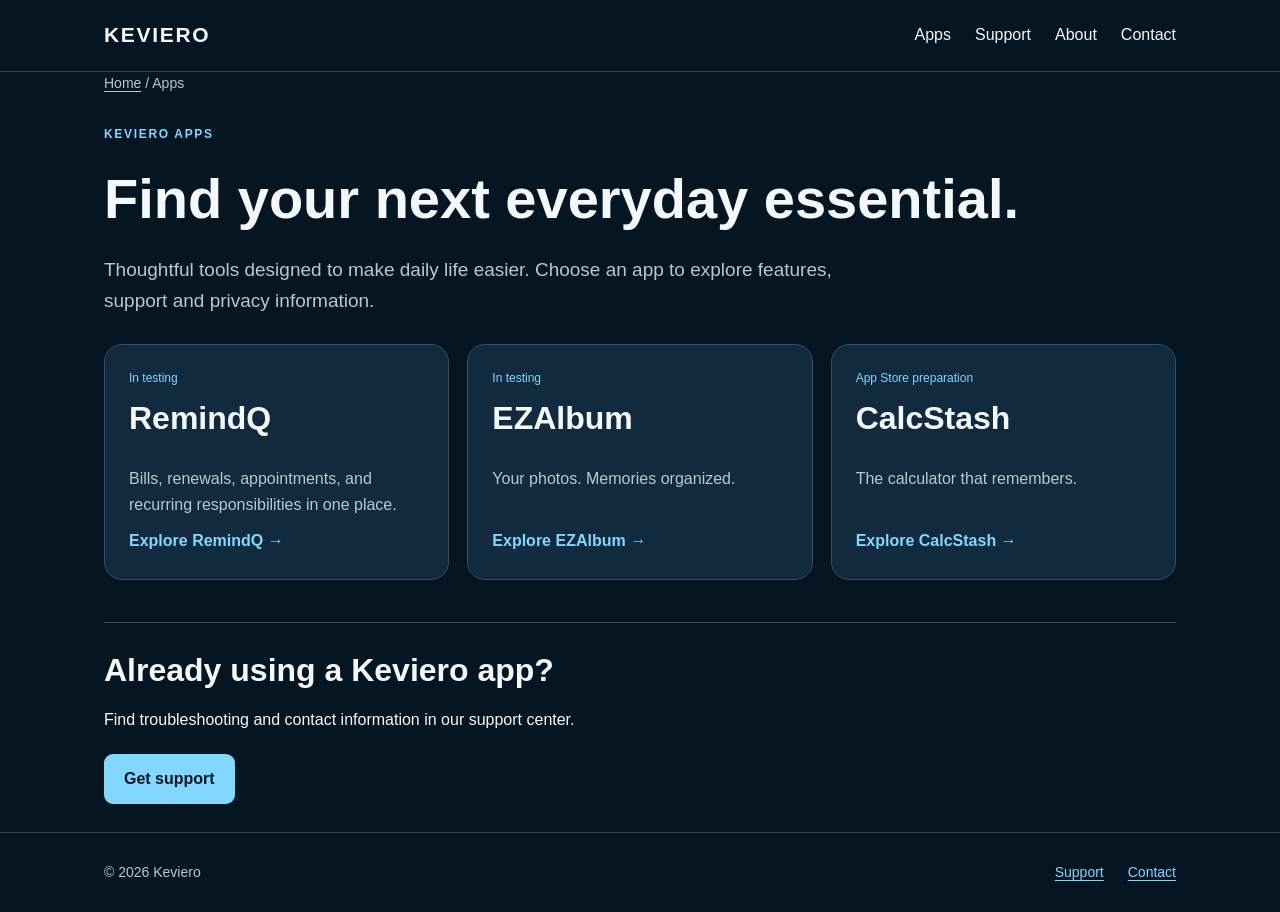
==== apps/index.html @ d8a7d03e "Add shared site design and apps/index.html" ====
<!doctype html><html lang="en"><head><meta charset="utf-8"><meta name="viewport" content="width=device-width,initial-scale=1"><title>Apps | Keviero</title><meta name="description" content="Explore RemindQ, EZAlbum, and CalcStash apps by Keviero."><link rel="stylesheet" href="../assets/site.css"></head><body><header class="site-header"><div class="wrap"><a class="brand" href="../">KEVIERO</a><nav class="site-nav" aria-label="Main navigation"><a href="./" aria-current="page">Apps</a><a href="../support/">Support</a><a href="../#about">About</a><a href="mailto:support@keviero.com">Contact</a></nav></div></header><main class="wrap"><div class="crumbs"><a href="../">Home</a> / Apps</div><p class="eyebrow">Keviero Apps</p><h1>Find your next everyday essential.</h1><p class="lede">Thoughtful tools designed to make daily life easier. Choose an app to explore features, support and privacy information.</p><div class="grid"><a class="tile" href="../remindq/"><span class="status">In testing</span><h2>RemindQ</h2><p>Bills, renewals, appointments, and recurring responsibilities in one place.</p><span class="action">Explore RemindQ →</span></a><a class="tile" href="../ezalbum/"><span class="status">In testing</span><h2>EZAlbum</h2><p>Your photos. Memories organized.</p><span class="action">Explore EZAlbum →</span></a><a class="tile" href="../calcstash/"><span class="status">App Store preparation</span><h2>CalcStash</h2><p>The calculator that remembers.</p><span class="action">Explore CalcStash →</span></a></div><div class="section"><h2>Already using a Keviero app?</h2><p>Find troubleshooting and contact information in our support center.</p><a class="button" href="../support/">Get support</a></div></main><footer class="site-footer"><div class="wrap"><span>© 2026 Keviero</span><div class="links"><a href="../support/">Support</a><a href="mailto:support@keviero.com">Contact</a></div></div></footer></body></html>
---- assets/site.css ----
:root{color-scheme:dark;--bg:#061522;--panel:#112a3d;--ink:#f5f8fb;--muted:#b7c8d4;--accent:#82d7ff}*{box-sizing:border-box}html{-webkit-text-size-adjust:100%}body{margin:0;background:var(--bg);color:var(--ink);font:16px/1.65 -apple-system,BlinkMacSystemFont,"Segoe UI",Arial,sans-serif}a{color:var(--accent);text-underline-offset:3px}a:hover{text-decoration-thickness:2px}a:focus-visible,summary:focus-visible{outline:3px solid var(--accent);outline-offset:4px}.wrap{max-width:1120px;margin:auto;padding:0 24px}.site-header{border-bottom:1px solid #294257}.site-header .wrap{display:flex;align-items:center;justify-content:space-between;gap:20px;padding-top:18px;padding-bottom:18px}.brand{font-size:21px;font-weight:750;letter-spacing:.08em;color:var(--ink);text-decoration:none}.site-nav{display:flex;flex-wrap:wrap;gap:12px 24px}.site-nav a{color:var(--ink);text-decoration:none}.site-nav a:hover{text-decoration:underline}main{padding-top:48px;padding-bottom:70px}h1,h2,h3{font-family:inherit;letter-spacing:normal;line-height:1.2;overflow-wrap:break-word}h1{font-size:clamp(32px,6vw,56px);margin:0 0 22px}h2{font-size:clamp(24px,4vw,32px);margin:0 0 18px}h3{font-size:21px;margin:0 0 12px}p{margin:0 0 20px}.lede{font-size:19px;color:var(--muted);max-width:750px}.eyebrow{text-transform:uppercase;letter-spacing:.14em;font-size:12px;color:var(--accent);font-weight:700}.grid{display:grid;grid-template-columns:repeat(3,minmax(0,1fr));gap:18px;margin:28px 0 42px}.tile{display:flex;flex-direction:column;gap:10px;border:1px solid #365064;border-radius:18px;padding:24px;background:var(--panel);color:var(--ink);text-decoration:none;min-height:215px}.tile:hover{border-color:var(--accent)}.tile p{color:var(--muted);margin:0}.tile .action{margin-top:auto;color:var(--accent);font-weight:600}.status{font-size:12px;color:var(--accent)}.links{display:flex;flex-wrap:wrap;gap:12px 24px}.links a{display:inline-block}.section{border-top:1px solid #365064;padding:28px 0}.site-footer{border-top:1px solid #294257;padding:28px 0;color:var(--muted);font-size:14px}.site-footer .wrap{display:flex;justify-content:space-between;flex-wrap:wrap;gap:15px}details{border-top:1px solid #365064;padding:15px 0}summary{cursor:pointer;font-weight:650}.crumbs{font-size:14px;color:var(--muted);margin-bottom:30px}.crumbs a{color:var(--muted)}.button{display:inline-block;background:var(--accent);color:#071522;text-decoration:none;font-weight:700;padding:12px 20px;border-radius:9px}.muted{color:var(--muted)}@media(max-width:760px){.grid{grid-template-columns:1fr}.site-header .wrap{align-items:flex-start;flex-direction:column}.site-nav{gap:10px 20px}main{padding-top:35px}.tile{min-height:0}}
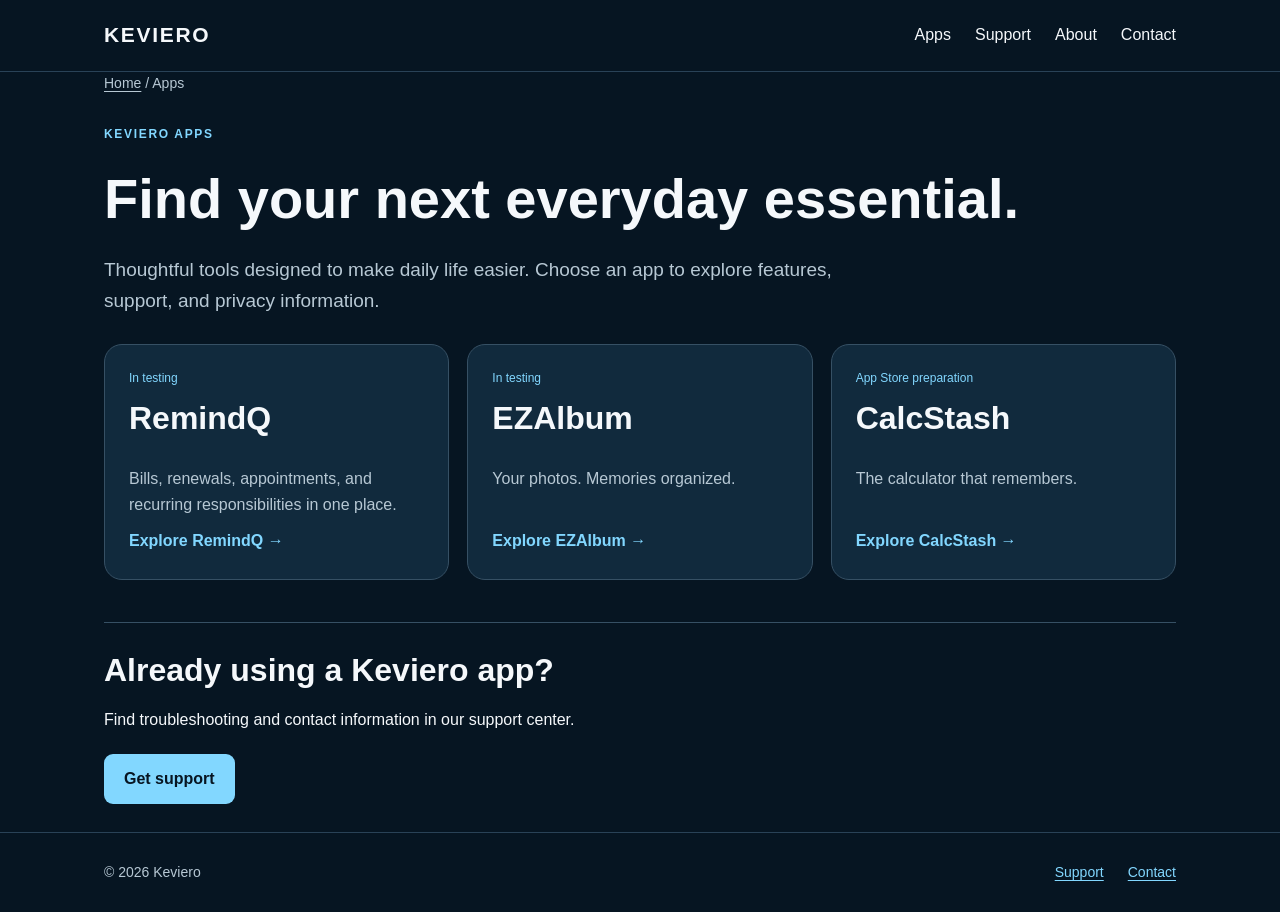
==== commit 0f7152a6: "Proofread website copy and correct grammar and terminology" ====
--- a/apps/index.html
+++ b/apps/index.html
@@ -1 +1 @@
-<!doctype html><html lang="en"><head><meta charset="utf-8"><meta name="viewport" content="width=device-width,initial-scale=1"><title>Apps | Keviero</title><meta name="description" content="Explore RemindQ, EZAlbum, and CalcStash apps by Keviero."><link rel="stylesheet" href="../assets/site.css"></head><body><header class="site-header"><div class="wrap"><a class="brand" href="../">KEVIERO</a><nav class="site-nav" aria-label="Main navigation"><a href="./" aria-current="page">Apps</a><a href="../support/">Support</a><a href="../#about">About</a><a href="mailto:support@keviero.com">Contact</a></nav></div></header><main class="wrap"><div class="crumbs"><a href="../">Home</a> / Apps</div><p class="eyebrow">Keviero Apps</p><h1>Find your next everyday essential.</h1><p class="lede">Thoughtful tools designed to make daily life easier. Choose an app to explore features, support and privacy information.</p><div class="grid"><a class="tile" href="../remindq/"><span class="status">In testing</span><h2>RemindQ</h2><p>Bills, renewals, appointments, and recurring responsibilities in one place.</p><span class="action">Explore RemindQ →</span></a><a class="tile" href="../ezalbum/"><span class="status">In testing</span><h2>EZAlbum</h2><p>Your photos. Memories organized.</p><span class="action">Explore EZAlbum →</span></a><a class="tile" href="../calcstash/"><span class="status">App Store preparation</span><h2>CalcStash</h2><p>The calculator that remembers.</p><span class="action">Explore CalcStash →</span></a></div><div class="section"><h2>Already using a Keviero app?</h2><p>Find troubleshooting and contact information in our support center.</p><a class="button" href="../support/">Get support</a></div></main><footer class="site-footer"><div class="wrap"><span>© 2026 Keviero</span><div class="links"><a href="../support/">Support</a><a href="mailto:support@keviero.com">Contact</a></div></div></footer></body></html>+<!doctype html><html lang="en"><head><meta charset="utf-8"><meta name="viewport" content="width=device-width,initial-scale=1"><title>Apps | Keviero</title><meta name="description" content="Explore RemindQ, EZAlbum, and CalcStash apps by Keviero."><link rel="stylesheet" href="../assets/site.css"></head><body><header class="site-header"><div class="wrap"><a class="brand" href="../">KEVIERO</a><nav class="site-nav" aria-label="Main navigation"><a href="./" aria-current="page">Apps</a><a href="../support/">Support</a><a href="../#about">About</a><a href="mailto:support@keviero.com">Contact</a></nav></div></header><main class="wrap"><div class="crumbs"><a href="../">Home</a> / Apps</div><p class="eyebrow">Keviero Apps</p><h1>Find your next everyday essential.</h1><p class="lede">Thoughtful tools designed to make daily life easier. Choose an app to explore features, support, and privacy information.</p><div class="grid"><a class="tile" href="../remindq/"><span class="status">In testing</span><h2>RemindQ</h2><p>Bills, renewals, appointments, and recurring responsibilities in one place.</p><span class="action">Explore RemindQ →</span></a><a class="tile" href="../ezalbum/"><span class="status">In testing</span><h2>EZAlbum</h2><p>Your photos. Memories organized.</p><span class="action">Explore EZAlbum →</span></a><a class="tile" href="../calcstash/"><span class="status">App Store preparation</span><h2>CalcStash</h2><p>The calculator that remembers.</p><span class="action">Explore CalcStash →</span></a></div><div class="section"><h2>Already using a Keviero app?</h2><p>Find troubleshooting and contact information in our support center.</p><a class="button" href="../support/">Get support</a></div></main><footer class="site-footer"><div class="wrap"><span>© 2026 Keviero</span><div class="links"><a href="../support/">Support</a><a href="mailto:support@keviero.com">Contact</a></div></div></footer></body></html>
--- a/assets/site.css
+++ b/assets/site.css
@@ -1 +1,12 @@
-:root{color-scheme:dark;--bg:#061522;--panel:#112a3d;--ink:#f5f8fb;--muted:#b7c8d4;--accent:#82d7ff}*{box-sizing:border-box}html{-webkit-text-size-adjust:100%}body{margin:0;background:var(--bg);color:var(--ink);font:16px/1.65 -apple-system,BlinkMacSystemFont,"Segoe UI",Arial,sans-serif}a{color:var(--accent);text-underline-offset:3px}a:hover{text-decoration-thickness:2px}a:focus-visible,summary:focus-visible{outline:3px solid var(--accent);outline-offset:4px}.wrap{max-width:1120px;margin:auto;padding:0 24px}.site-header{border-bottom:1px solid #294257}.site-header .wrap{display:flex;align-items:center;justify-content:space-between;gap:20px;padding-top:18px;padding-bottom:18px}.brand{font-size:21px;font-weight:750;letter-spacing:.08em;color:var(--ink);text-decoration:none}.site-nav{display:flex;flex-wrap:wrap;gap:12px 24px}.site-nav a{color:var(--ink);text-decoration:none}.site-nav a:hover{text-decoration:underline}main{padding-top:48px;padding-bottom:70px}h1,h2,h3{font-family:inherit;letter-spacing:normal;line-height:1.2;overflow-wrap:break-word}h1{font-size:clamp(32px,6vw,56px);margin:0 0 22px}h2{font-size:clamp(24px,4vw,32px);margin:0 0 18px}h3{font-size:21px;margin:0 0 12px}p{margin:0 0 20px}.lede{font-size:19px;color:var(--muted);max-width:750px}.eyebrow{text-transform:uppercase;letter-spacing:.14em;font-size:12px;color:var(--accent);font-weight:700}.grid{display:grid;grid-template-columns:repeat(3,minmax(0,1fr));gap:18px;margin:28px 0 42px}.tile{display:flex;flex-direction:column;gap:10px;border:1px solid #365064;border-radius:18px;padding:24px;background:var(--panel);color:var(--ink);text-decoration:none;min-height:215px}.tile:hover{border-color:var(--accent)}.tile p{color:var(--muted);margin:0}.tile .action{margin-top:auto;color:var(--accent);font-weight:600}.status{font-size:12px;color:var(--accent)}.links{display:flex;flex-wrap:wrap;gap:12px 24px}.links a{display:inline-block}.section{border-top:1px solid #365064;padding:28px 0}.site-footer{border-top:1px solid #294257;padding:28px 0;color:var(--muted);font-size:14px}.site-footer .wrap{display:flex;justify-content:space-between;flex-wrap:wrap;gap:15px}details{border-top:1px solid #365064;padding:15px 0}summary{cursor:pointer;font-weight:650}.crumbs{font-size:14px;color:var(--muted);margin-bottom:30px}.crumbs a{color:var(--muted)}.button{display:inline-block;background:var(--accent);color:#071522;text-decoration:none;font-weight:700;padding:12px 20px;border-radius:9px}.muted{color:var(--muted)}@media(max-width:760px){.grid{grid-template-columns:1fr}.site-header .wrap{align-items:flex-start;flex-direction:column}.site-nav{gap:10px 20px}main{padding-top:35px}.tile{min-height:0}}+:root{color-scheme:dark;--bg:#061522;--panel:#112a3d;--ink:#f5f8fb;--muted:#b7c8d4;--accent:#82d7ff}*{box-sizing:border-box}html{-webkit-text-size-adjust:100%}body{margin:0;background:var(--bg);color:var(--ink);font:16px/1.65 -apple-system,BlinkMacSystemFont,"Segoe UI",Arial,sans-serif}a{color:var(--accent);text-underline-offset:3px}a:hover{text-decoration-thickness:2px}a:focus-visible,summary:focus-visible{outline:3px solid var(--accent);outline-offset:4px}.wrap{max-width:1120px;margin:auto;padding:0 24px}.site-header{border-bottom:1px solid #294257}.site-header .wrap{display:flex;align-items:center;justify-content:space-between;gap:20px;padding-top:18px;padding-bottom:18px}.brand{font-size:21px;font-weight:750;letter-spacing:.08em;color:var(--ink);text-decoration:none}.site-nav{display:flex;flex-wrap:wrap;gap:12px 24px}.site-nav a{color:var(--ink);text-decoration:none}.site-nav a:hover{text-decoration:underline}main{padding-top:48px;padding-bottom:70px}h1,h2,h3{font-family:inherit;letter-spacing:normal;line-height:1.2;overflow-wrap:break-word}h1{font-size:clamp(32px,6vw,56px);margin:0 0 22px}h2{font-size:clamp(24px,4vw,32px);margin:0 0 18px}h3{font-size:21px;margin:0 0 12px}p{margin:0 0 20px}.lede{font-size:19px;color:var(--muted);max-width:750px}.eyebrow{text-transform:uppercase;letter-spacing:.14em;font-size:12px;color:var(--accent);font-weight:700}.grid{display:grid;grid-template-columns:repeat(3,minmax(0,1fr));gap:18px;margin:28px 0 42px}.tile{display:flex;flex-direction:column;gap:10px;border:1px solid #365064;border-radius:18px;padding:24px;background:var(--panel);color:var(--ink);text-decoration:none;min-height:215px}.tile:hover{border-color:var(--accent)}.tile p{color:var(--muted);margin:0}.tile .action{margin-top:auto;color:var(--accent);font-weight:600}.status{font-size:12px;color:var(--accent)}.links{display:flex;flex-wrap:wrap;gap:12px 24px}.links a{display:inline-block}.section{border-top:1px solid #365064;padding:28px 0}.site-footer{border-top:1px solid #294257;padding:28px 0;color:var(--muted);font-size:14px}.site-footer .wrap{display:flex;justify-content:space-between;flex-wrap:wrap;gap:15px}details{border-top:1px solid #365064;padding:15px 0}summary{cursor:pointer;font-weight:650}.crumbs{font-size:14px;color:var(--muted);margin-bottom:30px}.crumbs a{color:var(--muted)}.button{display:inline-block;background:var(--accent);color:#071522;text-decoration:none;font-weight:700;padding:12px 20px;border-radius:9px}.muted{color:var(--muted)}@media(max-width:760px){.grid{grid-template-columns:1fr}.site-header .wrap{align-items:flex-start;flex-direction:column}.site-nav{gap:10px 20px}main{padding-top:35px}.tile{min-height:0}}
+/* Editorial product showcases: CSS-built, responsive representations of verified app screens. */
+.editorial{position:relative;isolation:isolate;overflow:hidden;border-radius:26px;padding:clamp(24px,5vw,56px);margin:12px 0 44px;display:grid;grid-template-columns:minmax(0,1fr) minmax(0,1.05fr);gap:30px;align-items:center;min-height:480px}
+.editorial.remindq{background:radial-gradient(circle at 80% 12%,#a781d6 0%,#694d9a 30%,#291e48 68%,#18182e 100%)}
+.editorial.calcstash{background:radial-gradient(circle at 82% 12%,#3976b5 0%,#193c67 36%,#0b203b 70%,#081526 100%)}
+.editorial .eyebrow{color:#e4d8ff}.editorial h2{font-size:clamp(34px,5vw,58px);margin:0 0 12px}.editorial .tagline{font-size:clamp(19px,2.5vw,27px);line-height:1.35;color:#f4f1fb;margin-bottom:22px}.editorial .features{list-style:none;padding:0;margin:0 0 24px}.editorial .features li{padding:6px 0;color:#f5f4fc}.editorial .features li::before{content:"✓";margin-right:12px;color:#d8c8ff}.editorial.calcstash .features li::before{color:#84d3ff}.editorial .status-note{display:inline-block;border:1px solid #ffffff66;background:#ffffff16;padding:8px 14px;border-radius:99px;color:white;font-size:13px;font-weight:600}.editorial .visual{display:flex;align-items:center;justify-content:center;min-width:0;position:relative;padding:20px 0}.editorial .phone{width:min(100%,300px);border:7px solid #242333;border-radius:38px;box-shadow:0 24px 60px #0007;background:#f8f7fb;color:#291d3a;overflow:hidden;transform:rotate(4deg)}.editorial .phone-screen{padding:20px 15px 22px;min-height:375px}.editorial .phone-top{width:76px;height:17px;border-radius:0 0 13px 13px;background:#242333;margin:-20px auto 20px}.editorial .phone h3{font-size:21px;margin:0 0 6px;color:inherit}.editorial .phone p{font-size:11px;margin:0 0 14px;color:#706680}.editorial .mini-stats{display:grid;grid-template-columns:repeat(3,1fr);gap:7px;margin:14px 0}.editorial .mini-stats span,.editorial .mini-card{background:white;border-radius:13px;padding:12px 9px;font-size:11px}.editorial .mini-stats strong{display:block;font-size:24px;line-height:1.2}.editorial .mini-card{margin-top:9px;padding:13px}.editorial .mini-card strong{display:block;font-size:12px}.editorial .mini-card small{color:#746d81}.editorial .phone.calc{background:#07090e;color:#fff;border-color:#4a5465}.editorial .phone.calc .phone-screen{background:#080a0f}.editorial .phone.calc .phone-top{background:#4a5465}.editorial .phone.calc p{color:#b2b6c2}.editorial .calc-display{text-align:right;font-size:64px;padding:20px 4px}.editorial .calc-saved{display:flex;gap:5px;margin:12px 0}.editorial .calc-saved span{background:#1d2330;border-radius:7px;padding:9px 6px;flex:1;font-size:10px}.editorial .calc-saved strong{display:block;color:white;font-size:14px}.editorial .keys{display:grid;grid-template-columns:repeat(4,1fr);gap:7px}.editorial .keys span{display:grid;place-items:center;aspect-ratio:1.15;background:#262b35;border-radius:13px;font-size:21px}.editorial .keys span:nth-child(4n){background:#2169ca}.editorial .floating{position:absolute;z-index:2;bottom:12%;left:-4%;max-width:180px;border-radius:16px;background:#fff;color:#291d3a;box-shadow:0 14px 30px #0005;padding:14px;transform:rotate(-7deg);font-size:12px}.editorial .floating strong{display:block;font-size:15px}.editorial.calcstash .floating{background:#171c27;color:white}.editorial .floating small{display:block;color:#827990}.editorial.calcstash .floating small{color:#b3bdcc}.editorial .phone,.editorial .floating{pointer-events:none}@media(max-width:760px){.editorial{grid-template-columns:1fr;padding:26px 20px;gap:6px}.editorial .visual{padding:16px 10px 20px}.editorial .phone{width:min(78%,270px)}.editorial .floating{left:0;bottom:8%;max-width:145px}.editorial h2{font-size:36px}}@media(prefers-reduced-motion:no-preference){.editorial .phone{transition:transform .25s}.editorial:hover .phone{transform:rotate(2deg) translateY(-4px)}}
+
+.editorial.ezalbum-editorial{background:radial-gradient(circle at 75% 10%,#669f9c 0%,#2e6570 36%,#153643 75%,#0a2534 100%)}.album-editorial-device{width:min(100%,310px);border:7px solid #d4e7e3;border-radius:35px;background:#f6f8f6;color:#1b4546;box-shadow:0 20px 60px #0006;padding:25px 17px;transform:rotate(4deg)}.album-editorial-head strong{display:block;font-size:21px}.album-editorial-head small{display:block;color:#658381;margin:5px 0 18px}.album-editorial-grid{display:grid;grid-template-columns:repeat(2,1fr);gap:9px}.album-editorial-grid span{aspect-ratio:1;border-radius:12px;background:linear-gradient(145deg,#a4c6b6,#608e91)}.album-editorial-grid span:nth-child(2n){background:linear-gradient(145deg,#d8c4ab,#aa9588)}.album-editorial-grid span:nth-child(3n){background:linear-gradient(145deg,#adc7d8,#758daa)}
+
+/* Keep editorial headlines and mockups legible at narrow phone widths. */
+.editorial h2{color:#fff;overflow-wrap:normal}.editorial .visual{isolation:isolate}.editorial .floating{line-height:1.4}
+@media(max-width:420px){.editorial{padding:22px 17px}.editorial h2{font-size:clamp(29px,9vw,36px)}.editorial .phone{width:min(78%,245px)}.editorial .floating{max-width:125px;font-size:11px;padding:10px}.editorial .floating strong{font-size:12px}.editorial .phone-screen{min-height:340px}.editorial .calc-display{font-size:48px}}
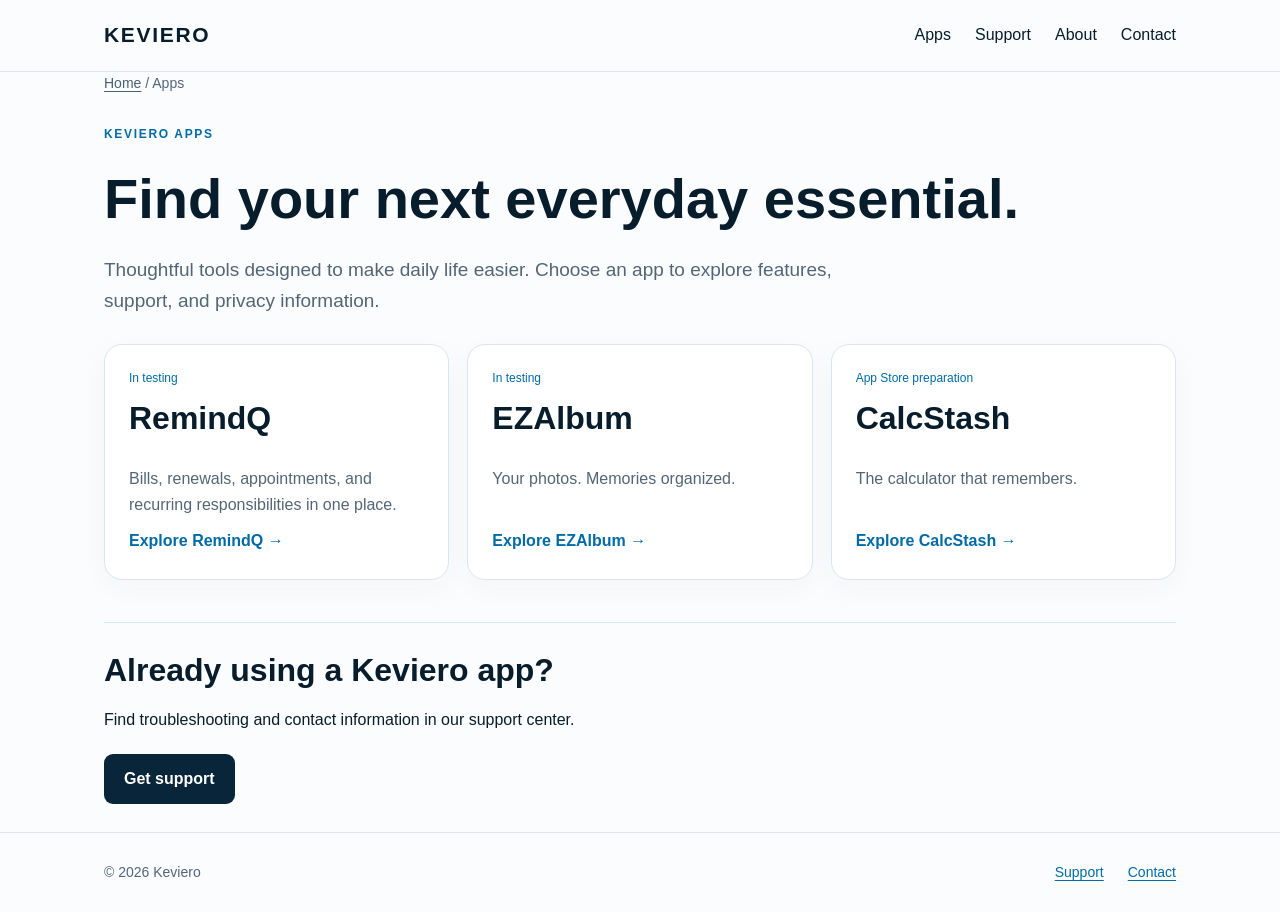
==== commit be0668b5: "Clarify independent developer brand and remove corporate identity implications" ====
--- a/apps/index.html
+++ b/apps/index.html
@@ -1 +1 @@
-<!doctype html><html lang="en"><head><meta charset="utf-8"><meta name="viewport" content="width=device-width,initial-scale=1"><title>Apps | Keviero</title><meta name="description" content="Explore RemindQ, EZAlbum, and CalcStash apps by Keviero."><link rel="stylesheet" href="../assets/site.css"></head><body><header class="site-header"><div class="wrap"><a class="brand" href="../">KEVIERO</a><nav class="site-nav" aria-label="Main navigation"><a href="./" aria-current="page">Apps</a><a href="../support/">Support</a><a href="../#about">About</a><a href="mailto:support@keviero.com">Contact</a></nav></div></header><main class="wrap"><div class="crumbs"><a href="../">Home</a> / Apps</div><p class="eyebrow">Keviero Apps</p><h1>Find your next everyday essential.</h1><p class="lede">Thoughtful tools designed to make daily life easier. Choose an app to explore features, support, and privacy information.</p><div class="grid"><a class="tile" href="../remindq/"><span class="status">In testing</span><h2>RemindQ</h2><p>Bills, renewals, appointments, and recurring responsibilities in one place.</p><span class="action">Explore RemindQ →</span></a><a class="tile" href="../ezalbum/"><span class="status">In testing</span><h2>EZAlbum</h2><p>Your photos. Memories organized.</p><span class="action">Explore EZAlbum →</span></a><a class="tile" href="../calcstash/"><span class="status">App Store preparation</span><h2>CalcStash</h2><p>The calculator that remembers.</p><span class="action">Explore CalcStash →</span></a></div><div class="section"><h2>Already using a Keviero app?</h2><p>Find troubleshooting and contact information in our support center.</p><a class="button" href="../support/">Get support</a></div></main><footer class="site-footer"><div class="wrap"><span>© 2026 Keviero</span><div class="links"><a href="../support/">Support</a><a href="mailto:support@keviero.com">Contact</a></div></div></footer></body></html>+<!doctype html><html lang="en"><head><meta charset="utf-8"><meta name="viewport" content="width=device-width,initial-scale=1"><title>Apps | Keviero</title><meta name="description" content="Explore RemindQ, EZAlbum, and CalcStash apps by Keviero Labs."><link rel="stylesheet" href="../assets/site.css"></head><body><header class="site-header"><div class="wrap"><a class="brand" href="../">KEVIERO</a><nav class="site-nav" aria-label="Main navigation"><a href="./" aria-current="page">Apps</a><a href="../support/">Support</a><a href="../#about">About</a><a href="mailto:support@keviero.com">Contact</a></nav></div></header><main class="wrap"><div class="crumbs"><a href="../">Home</a> / Apps</div><p class="eyebrow">Keviero Apps</p><h1>Find your next everyday essential.</h1><p class="lede">Thoughtful tools designed to make daily life easier. Choose an app to explore features, support, and privacy information.</p><div class="grid"><a class="tile" href="../remindq/"><span class="status">In testing</span><h2>RemindQ</h2><p>Bills, renewals, appointments, and recurring responsibilities in one place.</p><span class="action">Explore RemindQ →</span></a><a class="tile" href="../ezalbum/"><span class="status">In testing</span><h2>EZAlbum</h2><p>Your photos. Memories organized.</p><span class="action">Explore EZAlbum →</span></a><a class="tile" href="../calcstash/"><span class="status">App Store preparation</span><h2>CalcStash</h2><p>The calculator that remembers.</p><span class="action">Explore CalcStash →</span></a></div><div class="section"><h2>Already using a Keviero app?</h2><p>Find troubleshooting and contact information in our support center.</p><a class="button" href="../support/">Get support</a></div></main><footer class="site-footer"><div class="wrap"><span>© 2026 Keviero</span><div class="links"><a href="../support/">Support</a><a href="mailto:support@keviero.com">Contact</a></div></div></footer></body></html>
--- a/assets/site.css
+++ b/assets/site.css
@@ -10,3 +10,11 @@
 /* Keep editorial headlines and mockups legible at narrow phone widths. */
 .editorial h2{color:#fff;overflow-wrap:normal}.editorial .visual{isolation:isolate}.editorial .floating{line-height:1.4}
 @media(max-width:420px){.editorial{padding:22px 17px}.editorial h2{font-size:clamp(29px,9vw,36px)}.editorial .phone{width:min(78%,245px)}.editorial .floating{max-width:125px;font-size:11px;padding:10px}.editorial .floating strong{font-size:12px}.editorial .phone-screen{min-height:340px}.editorial .calc-display{font-size:48px}}
+
+/* Keviero light editorial system: product accents remain within app illustrations. */
+:root{color-scheme:light;--bg:#fbfcfd;--panel:#ffffff;--ink:#081d2c;--muted:#536677;--accent:#006ba6}
+.site-header,.site-footer{border-color:#dce5ec}.tile{border-color:#dbe5ed;box-shadow:0 8px 28px #12344a09}.tile:hover{border-color:#007db6;box-shadow:0 14px 32px #12344a15}.section,details{border-color:#dbe5ed}.button{background:#08253a;color:#fff}.crumbs a{color:#486073}
+.editorial.remindq{background:linear-gradient(135deg,#f7f3ff,#e9e2f8)}
+.editorial.calcstash{background:linear-gradient(135deg,#f2f7fd,#e1ebf8)}
+.editorial.ezalbum-editorial{background:linear-gradient(135deg,#f2f9f7,#e0eeeb)}
+.editorial .eyebrow{color:#476181}.editorial h2{color:#102739}.editorial .tagline{color:#42576a}.editorial .features li{color:#253b4d}.editorial .features li::before{color:#7953ac}.editorial.calcstash .features li::before{color:#176fb2}.editorial .status-note{color:#28455c;border-color:#bdcdd9;background:#ffffffa8}
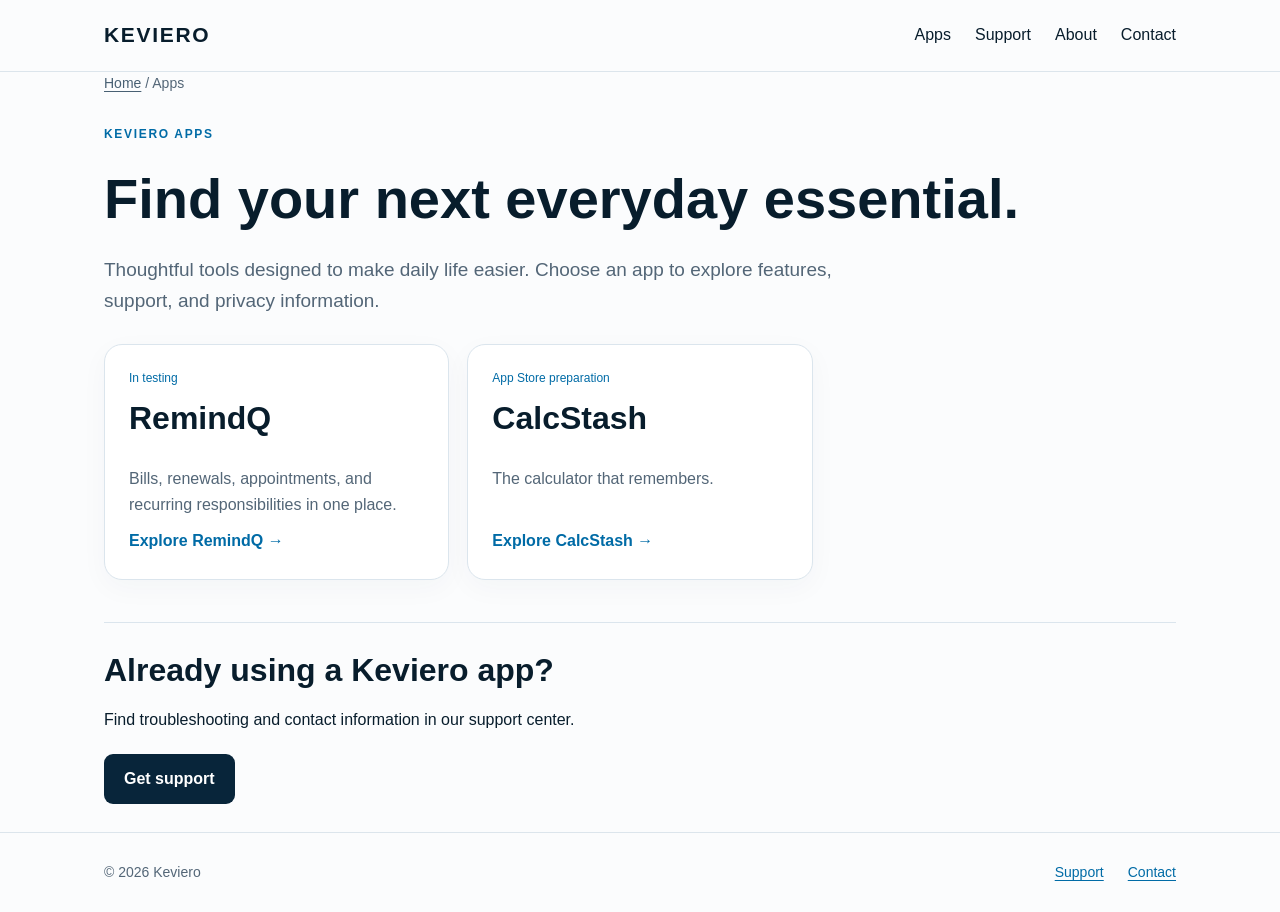
==== commit 5fe49dff: "Hide EZAlbum from public site navigation and app listings" ====
--- a/apps/index.html
+++ b/apps/index.html
@@ -1 +1 @@
-<!doctype html><html lang="en"><head><meta charset="utf-8"><meta name="viewport" content="width=device-width,initial-scale=1"><title>Apps | Keviero</title><meta name="description" content="Explore RemindQ, EZAlbum, and CalcStash apps by Keviero Labs."><link rel="stylesheet" href="../assets/site.css"></head><body><header class="site-header"><div class="wrap"><a class="brand" href="../">KEVIERO</a><nav class="site-nav" aria-label="Main navigation"><a href="./" aria-current="page">Apps</a><a href="../support/">Support</a><a href="../#about">About</a><a href="mailto:support@keviero.com">Contact</a></nav></div></header><main class="wrap"><div class="crumbs"><a href="../">Home</a> / Apps</div><p class="eyebrow">Keviero Apps</p><h1>Find your next everyday essential.</h1><p class="lede">Thoughtful tools designed to make daily life easier. Choose an app to explore features, support, and privacy information.</p><div class="grid"><a class="tile" href="../remindq/"><span class="status">In testing</span><h2>RemindQ</h2><p>Bills, renewals, appointments, and recurring responsibilities in one place.</p><span class="action">Explore RemindQ →</span></a><a class="tile" href="../ezalbum/"><span class="status">In testing</span><h2>EZAlbum</h2><p>Your photos. Memories organized.</p><span class="action">Explore EZAlbum →</span></a><a class="tile" href="../calcstash/"><span class="status">App Store preparation</span><h2>CalcStash</h2><p>The calculator that remembers.</p><span class="action">Explore CalcStash →</span></a></div><div class="section"><h2>Already using a Keviero app?</h2><p>Find troubleshooting and contact information in our support center.</p><a class="button" href="../support/">Get support</a></div></main><footer class="site-footer"><div class="wrap"><span>© 2026 Keviero</span><div class="links"><a href="../support/">Support</a><a href="mailto:support@keviero.com">Contact</a></div></div></footer></body></html>+<!doctype html><html lang="en"><head><meta charset="utf-8"><meta name="viewport" content="width=device-width,initial-scale=1"><title>Apps | Keviero</title><meta name="description" content="Explore RemindQ and CalcStash apps by Keviero Labs."><link rel="stylesheet" href="../assets/site.css"></head><body><header class="site-header"><div class="wrap"><a class="brand" href="../">KEVIERO</a><nav class="site-nav" aria-label="Main navigation"><a href="./" aria-current="page">Apps</a><a href="../support/">Support</a><a href="../#about">About</a><a href="mailto:support@keviero.com">Contact</a></nav></div></header><main class="wrap"><div class="crumbs"><a href="../">Home</a> / Apps</div><p class="eyebrow">Keviero Apps</p><h1>Find your next everyday essential.</h1><p class="lede">Thoughtful tools designed to make daily life easier. Choose an app to explore features, support, and privacy information.</p><div class="grid"><a class="tile" href="../remindq/"><span class="status">In testing</span><h2>RemindQ</h2><p>Bills, renewals, appointments, and recurring responsibilities in one place.</p><span class="action">Explore RemindQ →</span></a><a class="tile" href="../calcstash/"><span class="status">App Store preparation</span><h2>CalcStash</h2><p>The calculator that remembers.</p><span class="action">Explore CalcStash →</span></a></div><div class="section"><h2>Already using a Keviero app?</h2><p>Find troubleshooting and contact information in our support center.</p><a class="button" href="../support/">Get support</a></div></main><footer class="site-footer"><div class="wrap"><span>© 2026 Keviero</span><div class="links"><a href="../support/">Support</a><a href="mailto:support@keviero.com">Contact</a></div></div></footer></body></html>
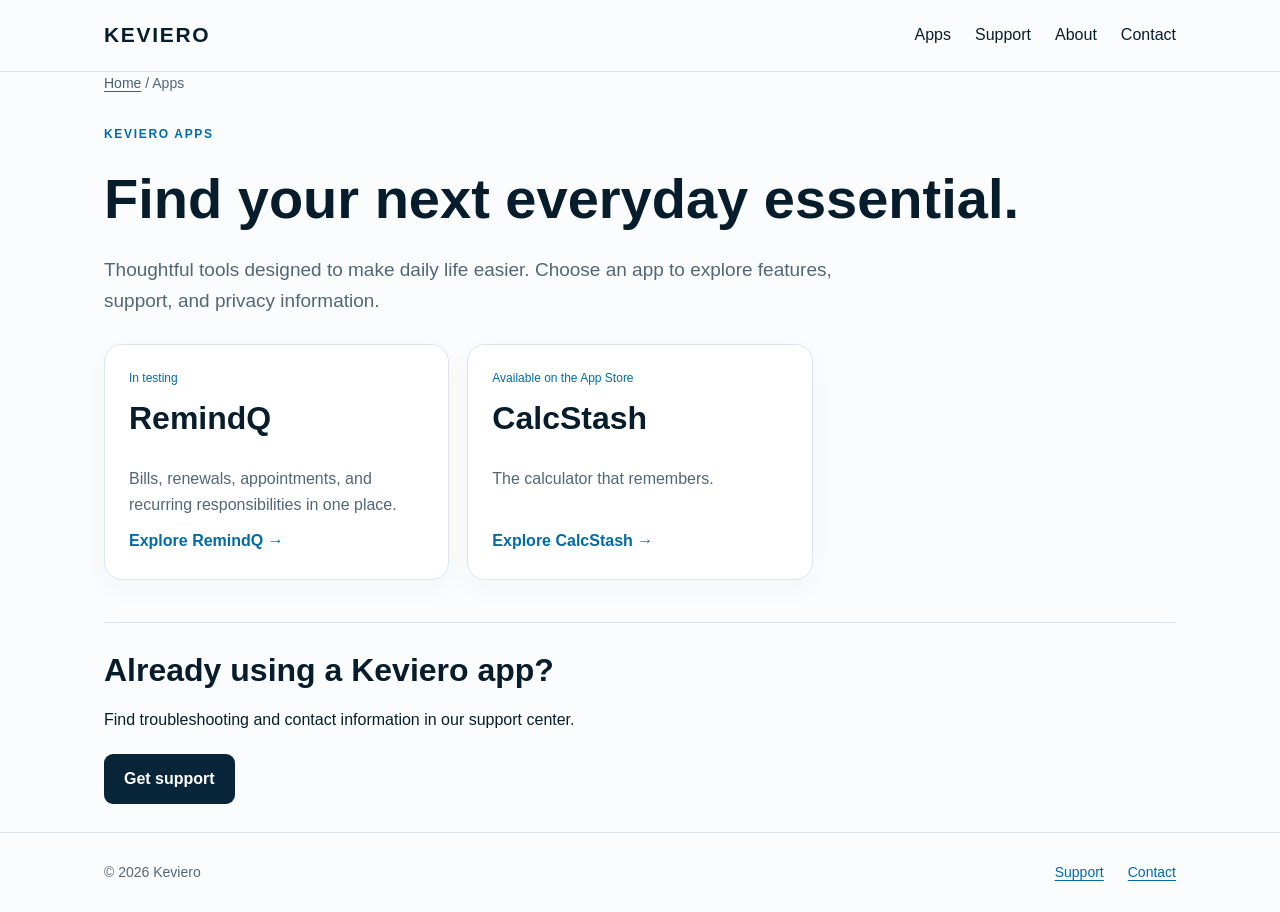
==== commit 3c2c1bb8: "Reflect CalcStash public free release" ====
--- a/apps/index.html
+++ b/apps/index.html
@@ -1 +1 @@
-<!doctype html><html lang="en"><head><meta charset="utf-8"><meta name="viewport" content="width=device-width,initial-scale=1"><title>Apps | Keviero</title><meta name="description" content="Explore RemindQ and CalcStash apps by Keviero Labs."><link rel="stylesheet" href="../assets/site.css"></head><body><header class="site-header"><div class="wrap"><a class="brand" href="../">KEVIERO</a><nav class="site-nav" aria-label="Main navigation"><a href="./" aria-current="page">Apps</a><a href="../support/">Support</a><a href="../#about">About</a><a href="mailto:support@keviero.com">Contact</a></nav></div></header><main class="wrap"><div class="crumbs"><a href="../">Home</a> / Apps</div><p class="eyebrow">Keviero Apps</p><h1>Find your next everyday essential.</h1><p class="lede">Thoughtful tools designed to make daily life easier. Choose an app to explore features, support, and privacy information.</p><div class="grid"><a class="tile" href="../remindq/"><span class="status">In testing</span><h2>RemindQ</h2><p>Bills, renewals, appointments, and recurring responsibilities in one place.</p><span class="action">Explore RemindQ →</span></a><a class="tile" href="../calcstash/"><span class="status">App Store preparation</span><h2>CalcStash</h2><p>The calculator that remembers.</p><span class="action">Explore CalcStash →</span></a></div><div class="section"><h2>Already using a Keviero app?</h2><p>Find troubleshooting and contact information in our support center.</p><a class="button" href="../support/">Get support</a></div></main><footer class="site-footer"><div class="wrap"><span>© 2026 Keviero</span><div class="links"><a href="../support/">Support</a><a href="mailto:support@keviero.com">Contact</a></div></div></footer></body></html>+<!doctype html><html lang="en"><head><meta charset="utf-8"><meta name="viewport" content="width=device-width,initial-scale=1"><title>Apps | Keviero</title><meta name="description" content="Explore RemindQ and CalcStash apps by Keviero Labs."><link rel="stylesheet" href="../assets/site.css"></head><body><header class="site-header"><div class="wrap"><a class="brand" href="../">KEVIERO</a><nav class="site-nav" aria-label="Main navigation"><a href="./" aria-current="page">Apps</a><a href="../support/">Support</a><a href="../#about">About</a><a href="mailto:support@keviero.com">Contact</a></nav></div></header><main class="wrap"><div class="crumbs"><a href="../">Home</a> / Apps</div><p class="eyebrow">Keviero Apps</p><h1>Find your next everyday essential.</h1><p class="lede">Thoughtful tools designed to make daily life easier. Choose an app to explore features, support, and privacy information.</p><div class="grid"><a class="tile" href="../remindq/"><span class="status">In testing</span><h2>RemindQ</h2><p>Bills, renewals, appointments, and recurring responsibilities in one place.</p><span class="action">Explore RemindQ →</span></a><a class="tile" href="../calcstash/"><span class="status">Available on the App Store</span><h2>CalcStash</h2><p>The calculator that remembers.</p><span class="action">Explore CalcStash →</span></a></div><div class="section"><h2>Already using a Keviero app?</h2><p>Find troubleshooting and contact information in our support center.</p><a class="button" href="../support/">Get support</a></div></main><footer class="site-footer"><div class="wrap"><span>© 2026 Keviero</span><div class="links"><a href="../support/">Support</a><a href="mailto:support@keviero.com">Contact</a></div></div></footer></body></html>
